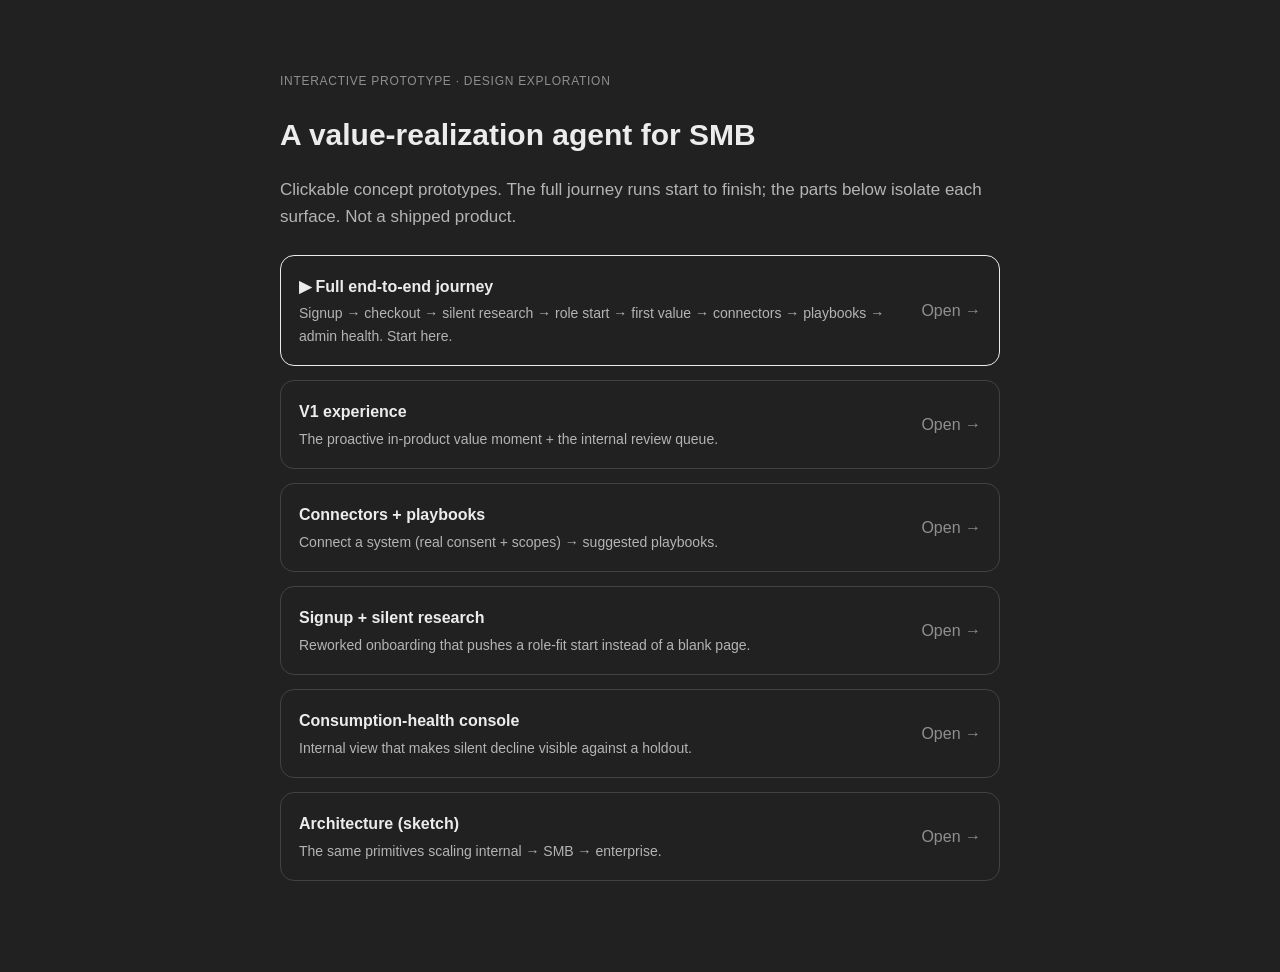
==== index.html @ a699a4b2 "Interactive SMB value-realization prototype Co-Authored-By: Claude Opus 4.8 <noreply@anthropic.com>" ====
<!DOCTYPE html>
<html lang="en">
<head>
<meta charset="utf-8"/>
<meta name="viewport" content="width=device-width, initial-scale=1"/>
<title>Value-realization agent — interactive prototype</title>
<link rel="stylesheet" href="assets/gpt-ui.css"/>
<style>
  .hero { max-width:760px; margin:8vh auto 0; padding:0 20px; }
  .hero h1 { font-size:30px; font-weight:600; margin-bottom:8px; }
  .hero p { color:var(--text-2); font-size:17px; }
  .cards { max-width:760px; margin:24px auto; padding:0 20px 60px; display:grid; gap:14px; }
  .card { display:flex; justify-content:space-between; align-items:center; gap:16px; border:1px solid var(--border-2); border-radius:14px; padding:18px; text-decoration:none; color:var(--text); }
  .card:hover { background:var(--hover); }
  .card .t { font-weight:600; }
  .card .d { color:var(--text-2); font-size:14px; margin-top:3px; }
  .card.feat { border-color:var(--text); }
  .go { color:var(--text-3); white-space:nowrap; }
</style>
</head>
<body class="gpt dark">
  <div class="hero">
    <div class="eyebrow">Interactive prototype · design exploration</div>
    <h1>A value-realization agent for SMB</h1>
    <p>Clickable concept prototypes. The full journey runs start to finish; the parts below isolate each surface. Not a shipped product.</p>
  </div>
  <div class="cards">
    <a class="card feat" href="prototypes/journey.html">
      <div><div class="t">▶ Full end-to-end journey</div><div class="d">Signup → checkout → silent research → role start → first value → connectors → playbooks → admin health. Start here.</div></div>
      <span class="go">Open →</span>
    </a>
    <a class="card" href="prototypes/p1-v1.html">
      <div><div class="t">V1 experience</div><div class="d">The proactive in-product value moment + the internal review queue.</div></div><span class="go">Open →</span>
    </a>
    <a class="card" href="prototypes/p2-connectors-playbooks.html">
      <div><div class="t">Connectors + playbooks</div><div class="d">Connect a system (real consent + scopes) → suggested playbooks.</div></div><span class="go">Open →</span>
    </a>
    <a class="card" href="prototypes/p3-signup.html">
      <div><div class="t">Signup + silent research</div><div class="d">Reworked onboarding that pushes a role-fit start instead of a blank page.</div></div><span class="go">Open →</span>
    </a>
    <a class="card" href="prototypes/p4-consumption-health.html">
      <div><div class="t">Consumption-health console</div><div class="d">Internal view that makes silent decline visible against a holdout.</div></div><span class="go">Open →</span>
    </a>
    <a class="card" href="architecture-diagrams.html">
      <div><div class="t">Architecture (sketch)</div><div class="d">The same primitives scaling internal → SMB → enterprise.</div></div><span class="go">Open →</span>
    </a>
  </div>
</body>
</html>
---- assets/gpt-ui.css ----
/* gpt-ui.css — shared ChatGPT-fidelity design system for OAI-Interview prototypes
   Goal: prototypes should read as the real ChatGPT product.
   Reference: ChatGPT web app (Business), light + dark themes.
   Usage: <body class="gpt light"> ... or class="gpt dark".
   Components: .gpt-app (sidebar+main grid), .gpt-sidebar, .gpt-main, top bar,
   .thread/.msg (user/assistant), .composer, chips, plus generic .panel/.btn/.field
   for non-chat surfaces (signup, dashboards). Keep markup semantic; classes do the work. */

:root {
  --font: "Söhne", ui-sans-serif, -apple-system, BlinkMacSystemFont, "Segoe UI", Helvetica, Arial, sans-serif;
  --mono: ui-monospace, SFMono-Regular, "SF Mono", Menlo, Consolas, monospace;
  --radius: 12px;
  --radius-lg: 26px;
  --content-max: 768px;
  --sidebar-w: 260px;
}

/* ---------- Light theme (default) ---------- */
.gpt.light, .gpt {
  --bg: #ffffff;
  --bg-elev: #ffffff;
  --sidebar-bg: #f9f9f9;
  --hover: #ececec;
  --text: #0d0d0d;
  --text-2: #5d5d5d;
  --text-3: #8f8f8f;
  --border: #e3e3e3;
  --border-2: #d9d9d9;
  --user-bubble: #f4f4f4;
  --btn-ink: #ffffff;
  --btn-bg: #0d0d0d;
  --accent: #0d8a6a;        /* OpenAI-adjacent green, used sparingly for status */
  --accent-soft: #e8f5ef;
  --warn: #b45309;
  --warn-soft: #fef3c7;
  --danger: #dc2626;
  --shadow: 0 2px 6px rgba(0,0,0,.06);
}

/* ---------- Dark theme ---------- */
.gpt.dark {
  --bg: #212121;
  --bg-elev: #2a2a2a;
  --sidebar-bg: #171717;
  --hover: #2f2f2f;
  --text: #ececec;
  --text-2: #b4b4b4;
  --text-3: #8f8f8f;
  --border: #353535;
  --border-2: #424242;
  --user-bubble: #323232;
  --btn-ink: #0d0d0d;
  --btn-bg: #ffffff;
  --accent: #2dd4a7;
  --accent-soft: #15352c;
  --warn: #fbbf24;
  --warn-soft: #3a2e12;
  --danger: #f87171;
  --shadow: 0 2px 8px rgba(0,0,0,.4);
}

* { box-sizing: border-box; }
html, body { height: 100%; }
body.gpt {
  margin: 0; font-family: var(--font); color: var(--text); background: var(--bg);
  font-size: 16px; line-height: 1.6; -webkit-font-smoothing: antialiased;
}

/* ---------- App shell ---------- */
.gpt-app { display: grid; grid-template-columns: var(--sidebar-w) 1fr; height: 100vh; }
.gpt-app.no-sidebar { grid-template-columns: 1fr; }

/* ---------- Sidebar ---------- */
.gpt-sidebar { background: var(--sidebar-bg); border-right: 1px solid var(--border);
  display: flex; flex-direction: column; padding: 8px; gap: 2px; overflow-y: auto; }
.gpt-sidebar .brand { display:flex; align-items:center; gap:8px; padding:10px 8px; font-weight:600; }
.gpt-sidebar .newchat { display:flex; align-items:center; gap:10px; padding:10px 10px;
  border-radius: 10px; cursor:pointer; font-size:14px; color:var(--text); }
.gpt-sidebar .newchat:hover, .gpt-sidebar .nav-item:hover { background: var(--hover); }
.gpt-sidebar .section-label { font-size:12px; color:var(--text-3); padding:14px 10px 4px; }
.gpt-sidebar .nav-item { padding:8px 10px; border-radius:8px; cursor:pointer; font-size:14px;
  color:var(--text-2); white-space:nowrap; overflow:hidden; text-overflow:ellipsis; }
.gpt-sidebar .nav-item.active { background: var(--hover); color: var(--text); }
.gpt-sidebar .spacer { flex:1; }
.gpt-sidebar .acct { display:flex; align-items:center; gap:10px; padding:10px; border-radius:10px; cursor:pointer; }
.gpt-sidebar .acct:hover { background: var(--hover); }
.avatar { width:28px; height:28px; border-radius:50%; background:var(--accent); color:#fff;
  display:grid; place-items:center; font-size:13px; font-weight:600; flex:none; }

/* ---------- Main + top bar ---------- */
.gpt-main { display:flex; flex-direction:column; min-width:0; height:100vh; }
.gpt-topbar { display:flex; align-items:center; gap:10px; padding:10px 16px; height:54px;
  border-bottom:1px solid transparent; }
.gpt-topbar .model { display:flex; align-items:center; gap:6px; font-weight:600; font-size:16px;
  padding:6px 10px; border-radius:8px; cursor:pointer; color:var(--text); }
.gpt-topbar .model:hover { background:var(--hover); }
.gpt-topbar .model .chev { color:var(--text-3); }
.gpt-topbar .right { margin-left:auto; display:flex; gap:8px; align-items:center; }

/* ---------- Thread ---------- */
.gpt-scroll { flex:1; overflow-y:auto; }
.thread { max-width: var(--content-max); margin:0 auto; padding: 24px 20px 40px; }
.msg { display:flex; gap:14px; margin: 18px 0; }
.msg .who { flex:none; }
.msg.user { justify-content:flex-end; }
.msg.user .bubble { background:var(--user-bubble); padding:10px 16px; border-radius:18px;
  max-width: 80%; }
.msg.assistant .body { max-width:100%; }
.msg .name { font-weight:600; font-size:14px; margin-bottom:2px; }
.assistant-mark { width:28px; height:28px; border-radius:50%; border:1px solid var(--border);
  display:grid; place-items:center; flex:none; background:var(--bg); }

/* Markdown-ish content inside assistant messages */
.body p { margin: 0 0 12px; }
.body h1,.body h2,.body h3 { margin: 18px 0 8px; line-height:1.3; }
.body ul,.body ol { margin: 0 0 12px; padding-left: 22px; }
.body li { margin: 4px 0; }
.body code { font-family:var(--mono); font-size:13.5px; background:var(--hover);
  padding:2px 6px; border-radius:6px; }
.body pre { background:var(--hover); padding:14px 16px; border-radius:10px; overflow:auto; }
.body pre code { background:none; padding:0; }
.body table { border-collapse:collapse; width:100%; margin:0 0 12px; font-size:14px; }
.body th,.body td { border:1px solid var(--border); padding:8px 10px; text-align:left; }
.body th { background:var(--hover); }

/* ---------- Composer ---------- */
.composer-wrap { padding: 8px 20px 18px; }
.composer { max-width: var(--content-max); margin:0 auto; border:1px solid var(--border-2);
  background:var(--bg-elev); border-radius: var(--radius-lg); box-shadow: var(--shadow);
  display:flex; align-items:flex-end; gap:8px; padding:10px 12px; }
.composer .ta { flex:1; border:none; outline:none; resize:none; background:transparent;
  color:var(--text); font:inherit; font-size:16px; max-height:180px; padding:6px 4px; }
.composer .icon-btn { width:34px; height:34px; border-radius:50%; border:none; cursor:pointer;
  display:grid; place-items:center; background:transparent; color:var(--text-2); }
.composer .icon-btn:hover { background:var(--hover); }
.composer .send { background:var(--btn-bg); color:var(--btn-ink); }
.composer .send:hover { opacity:.85; background:var(--btn-bg); }
.composer-hint { text-align:center; color:var(--text-3); font-size:12px; margin:8px 0 0; }

/* Empty-state greeting */
.greeting { max-width:var(--content-max); margin: 12vh auto 0; text-align:center; }
.greeting h1 { font-size:28px; font-weight:600; }

/* Suggestion chips */
.chips { display:flex; flex-wrap:wrap; gap:10px; justify-content:center; margin-top:18px; }
.chip { border:1px solid var(--border-2); border-radius:14px; padding:12px 16px; cursor:pointer;
  background:var(--bg-elev); color:var(--text-2); font-size:14px; text-align:left; max-width:240px; }
.chip:hover { background:var(--hover); }
.chip .t { color:var(--text); font-weight:500; display:block; }

/* ---------- Proactive in-product card (the "value-realization" surface) ---------- */
.proactive { border:1px solid var(--border-2); border-radius:14px; background:var(--bg-elev);
  box-shadow:var(--shadow); padding:16px; margin:14px 0; }
.proactive .eyebrow { font-size:12px; color:var(--accent); font-weight:600; letter-spacing:.02em; }
.proactive .row { display:flex; gap:10px; margin-top:12px; flex-wrap:wrap; }

/* ---------- Generic UI (signup, dashboards, panels) ---------- */
.wrap { max-width: 980px; margin: 0 auto; padding: 28px 20px 60px; }
.panel { background:var(--bg-elev); border:1px solid var(--border); border-radius:var(--radius);
  padding:20px; box-shadow:var(--shadow); }
.grid { display:grid; gap:16px; }
.grid.cols-2 { grid-template-columns:1fr 1fr; }
.grid.cols-3 { grid-template-columns:repeat(3,1fr); }
@media (max-width:820px){ .grid.cols-2,.grid.cols-3{ grid-template-columns:1fr; } .gpt-app{ grid-template-columns:1fr; } .gpt-sidebar{ display:none; } }

.btn { font:inherit; font-size:15px; border-radius:999px; padding:10px 18px; cursor:pointer;
  border:1px solid var(--btn-bg); background:var(--btn-bg); color:var(--btn-ink); }
.btn:hover { opacity:.88; }
.btn.secondary { background:transparent; color:var(--text); border-color:var(--border-2); }
.btn.secondary:hover { background:var(--hover); opacity:1; }
.btn.ghost { background:transparent; border-color:transparent; color:var(--text-2); }
.btn.block { width:100%; }
.btn:disabled { opacity:.45; cursor:not-allowed; }

.field { display:flex; flex-direction:column; gap:6px; margin-bottom:14px; }
.field label { font-size:13px; color:var(--text-2); }
.field input, .field select { font:inherit; font-size:15px; padding:10px 12px; border-radius:10px;
  border:1px solid var(--border-2); background:var(--bg); color:var(--text); }
.field input:focus, .field select:focus { outline:none; border-color:var(--text); }

.badge { display:inline-block; font-size:12px; font-weight:600; padding:3px 9px; border-radius:999px;
  border:1px solid var(--border-2); color:var(--text-2); background:var(--bg-elev); }
.badge.green { color:var(--accent); border-color:var(--accent); background:var(--accent-soft); }
.badge.warn { color:var(--warn); border-color:var(--warn); background:var(--warn-soft); }
.badge.danger { color:var(--danger); border-color:var(--danger); }

.eyebrow { font-size:12px; color:var(--text-3); text-transform:uppercase; letter-spacing:.06em; }
.muted { color:var(--text-2); }
.small { font-size:13px; }
.divider { height:1px; background:var(--border); margin:16px 0; border:0; }

/* sparkline / mini trend (inline svg friendly) */
.spark { display:inline-block; vertical-align:middle; }

/* Prototype banner: marks these as design exploration, not a shipped product */
.proto-flag { position:fixed; bottom:12px; right:12px; z-index:50; font-size:12px;
  background:var(--warn-soft); color:var(--warn); border:1px solid var(--warn);
  padding:6px 12px; border-radius:999px; }

/* tabs */
.tabs { display:flex; gap:4px; border-bottom:1px solid var(--border); margin-bottom:18px; }
.tab { padding:10px 14px; cursor:pointer; color:var(--text-2); border-bottom:2px solid transparent; font-size:14px; }
.tab.active { color:var(--text); border-bottom-color:var(--text); font-weight:600; }
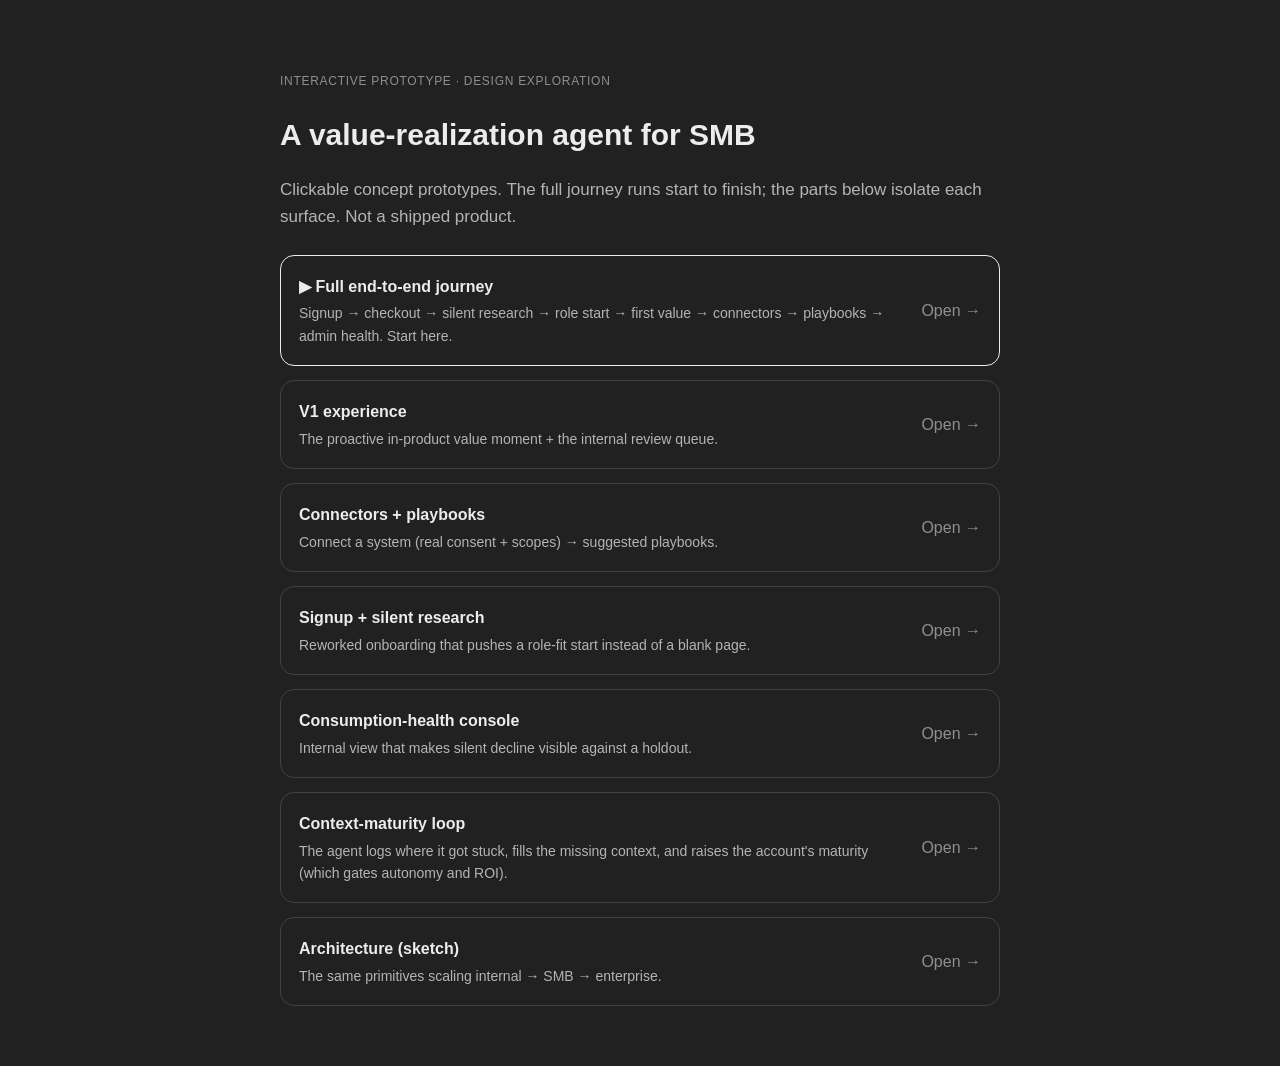
==== commit 1e48f103: "Add context-maturity prototype" ====
--- a/index.html
+++ b/index.html
@@ -41,6 +41,9 @@
     <a class="card" href="prototypes/p4-consumption-health.html">
       <div><div class="t">Consumption-health console</div><div class="d">Internal view that makes silent decline visible against a holdout.</div></div><span class="go">Open →</span>
     </a>
+    <a class="card" href="prototypes/p5-context-maturity.html">
+      <div><div class="t">Context-maturity loop</div><div class="d">The agent logs where it got stuck, fills the missing context, and raises the account's maturity (which gates autonomy and ROI).</div></div><span class="go">Open →</span>
+    </a>
     <a class="card" href="architecture-diagrams.html">
       <div><div class="t">Architecture (sketch)</div><div class="d">The same primitives scaling internal → SMB → enterprise.</div></div><span class="go">Open →</span>
     </a>
